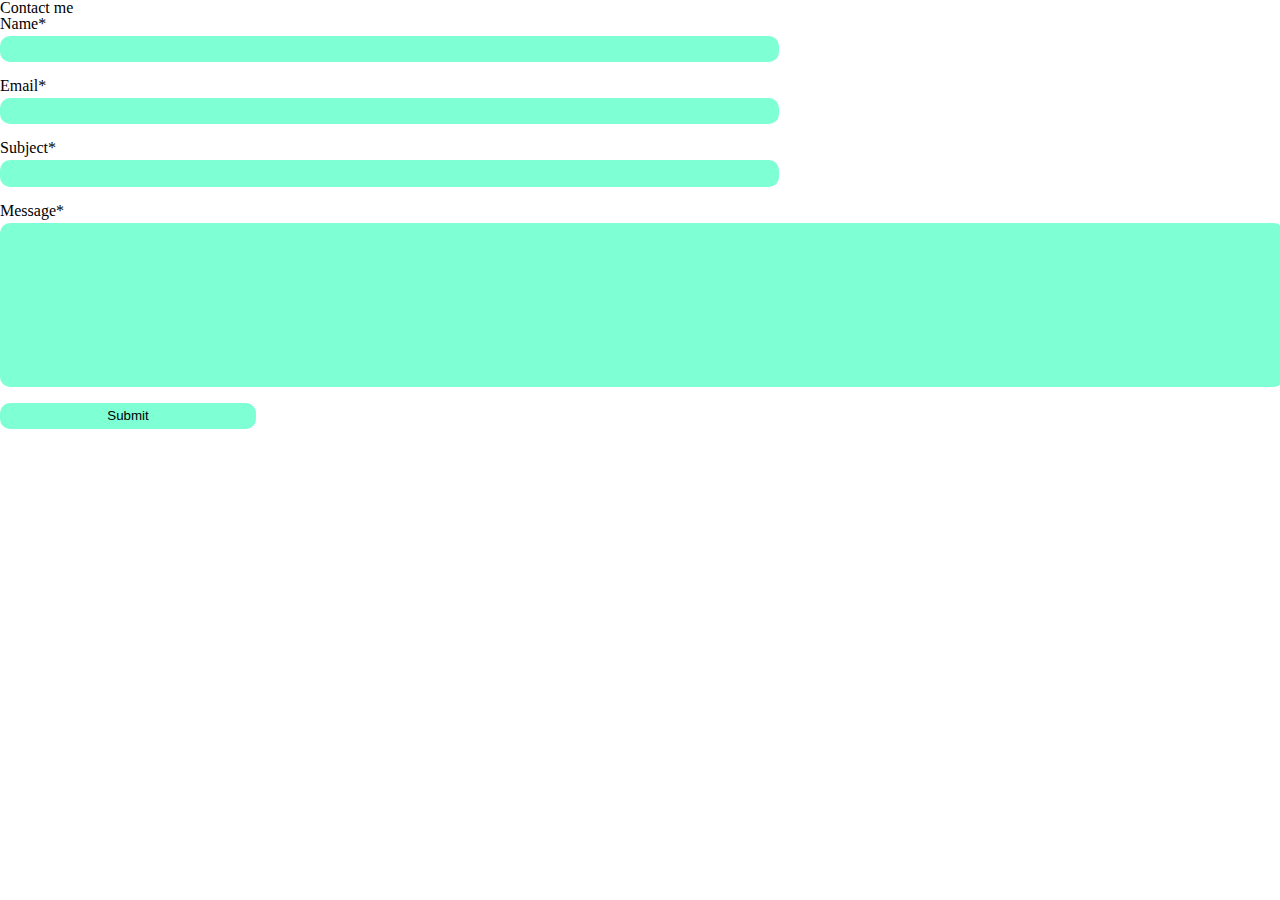
==== contact.html @ 7b85c774 "Added styles" ====
<!DOCTYPE html>
<html lang="en">
<head>
    <meta charset="UTF-8">
    <meta name="viewport" content="width=device-width, initial-scale=1.0">
    <title>Leonor</title>

    <link rel="stylesheet" type="text/css" href="styles/reset.css">
    <link rel="stylesheet" type="text/css" href="style.css">

    <!-- Fonts -->
    <link rel="preconnect" href="https://fonts.googleapis.com">
    <link rel="preconnect" href="https://fonts.gstatic.com" crossorigin>
    <link href="https://fonts.googleapis.com/css2?family=Crimson+Text:ital,wght@0,400;0,600;0,700;1,400;1,600;1,700&family=Inter:ital,opsz,wght@0,14..32,100..900;1,14..32,100..900&family=Solitreo&display=swap" rel="stylesheet">
</head>
<body>
    <h1>Contact me</h1>
    
    <form class="contact__form" action="success" method="post" netlify name="Contact Form">
        <div class="contact__input-group">
            <label for="name">Name*</label>
            <input type="text" id="name" name="name" required>
        </div>

        <div class="contact__input-group">
            <label for="email">Email*</label>
            <input type="text" id="email" name="email" required>
        </div>

        <div class="contact__input-group">
            <label for="subject">Subject*</label>
            <input type="text" id="subject" name="subject" required>
        </div>

        <div class="contact__input-group contact__form-message">
            <label for="message">Message*</label>
            <textarea type="text" id="message" name="message" required></textarea>
        </div>

        <button type="submit">Submit</button>

    </form>
    
    <script src="index.js"></script>
</body>
</html>
---- style.css ----
@import url("styles/colors.css");
@import url("styles/contact.css");
@import url("styles/fonts.css");

body {
    /*
    margin: 0;
    padding: 5vh 10vw;
    background-color: var(--background-color);
    color: var(--text-color);
    */
}
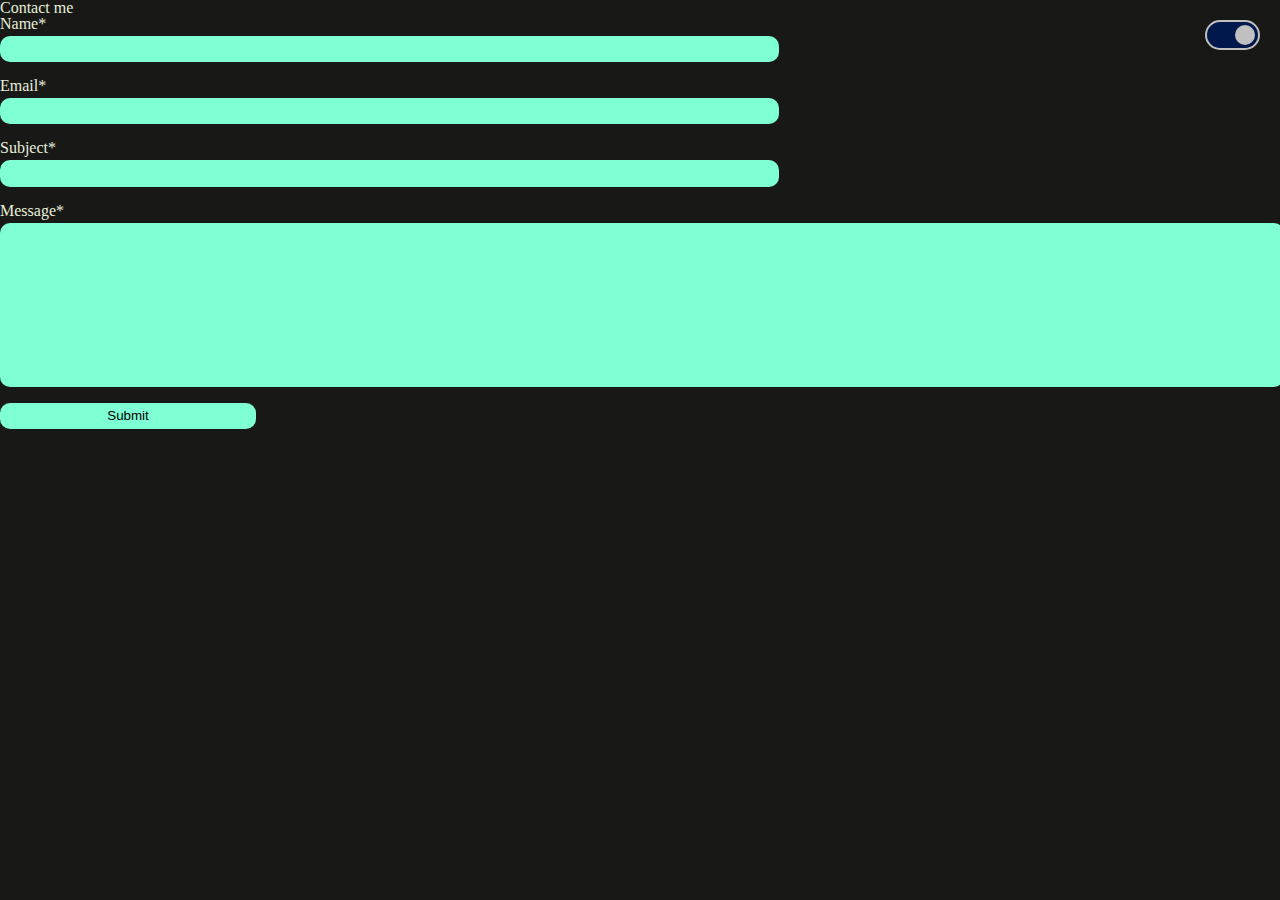
==== commit e5a5df67: "Color mode working (dark/light)" ====
--- a/contact.html
+++ b/contact.html
@@ -40,6 +40,12 @@
         <button type="submit">Submit</button>
 
     </form>
+
+    <button class="color-mode">
+        <div class="color-mode-ball"></div>
+    </button>
+
+    <script src="fixed.js"></script>
     
     <script src="index.js"></script>
 </body>
--- a/style.css
+++ b/style.css
@@ -1,13 +1,10 @@
 @import url("styles/colors.css");
 @import url("styles/contact.css");
+@import url("styles/fixed.css");
 @import url("styles/fonts.css");
 
 body {
-    /*
-    margin: 0;
-    padding: 5vh 10vw;
-    background-color: var(--background-color);
-    color: var(--text-color);
-    */
+    background-color: var(--background);
+    color: var(--white);
 }
 
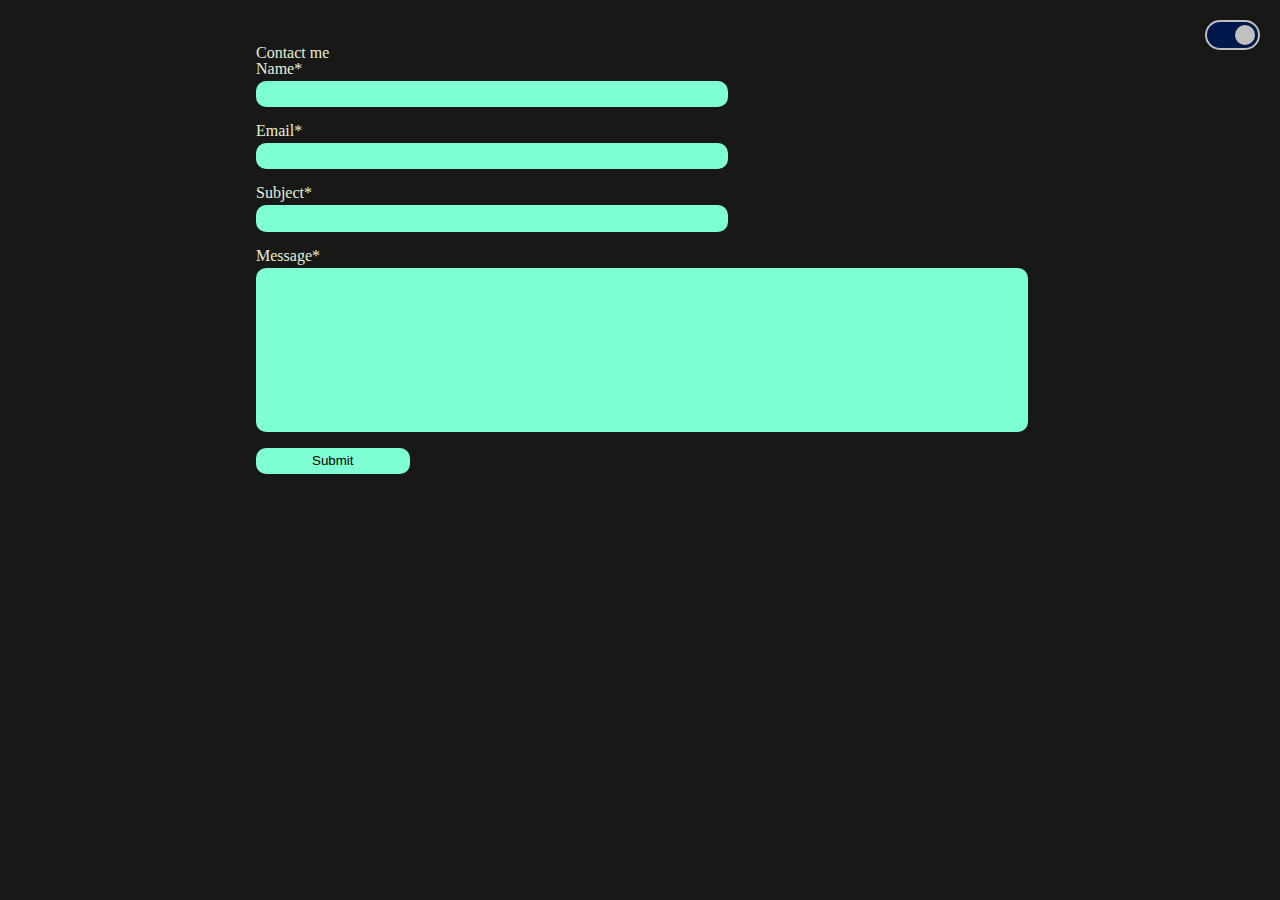
==== commit 1fb76289: "reorganized project" ====
--- a/contact.html
+++ b/contact.html
@@ -41,12 +41,14 @@
 
     </form>
 
+    <!-- ### -->
+
     <button class="color-mode">
         <div class="color-mode-ball"></div>
     </button>
 
-    <script src="fixed.js"></script>
-    
-    <script src="index.js"></script>
+    <script src="/colorMode.js"></script>
+
+    <script src="/svgOjects.js"></script>
 </body>
 </html>--- a/style.css
+++ b/style.css
@@ -2,9 +2,60 @@
 @import url("styles/contact.css");
 @import url("styles/fixed.css");
 @import url("styles/fonts.css");
+@import url("styles/z-index.css");
+@import url("styles/sucess.css");
+@import url("styles/index.css");
+
+@import url("styles/test_1.css");
 
 body {
     background-color: var(--background);
     color: var(--white);
+    padding: 5vh 20vw;
 }
 
+a {
+    color: var(--white);
+}
+
+a:hover {
+    text-decoration: line-through;
+}
+
+/*
+h1 {
+    font-size: 2em;
+}
+
+
+.nenufar-group {
+    display:flex;
+}
+
+
+.nenufar-group{
+    position: absolute;
+    top: -80px;
+    left: 0px;
+}
+
+.nenufar-group h1 {
+    position: relative;
+    top: 70px;
+    left: 60px;
+    word-wrap: normal;
+    max-width: 100px;
+}
+
+.nenufar-group .nenufar-big {
+    position: relative;
+    top: 50px;
+    left: 100px;
+}
+
+.nenufar-group .nenufar-small {
+    position: relative;
+    top: -200px;
+    left: 400px;
+}
+*/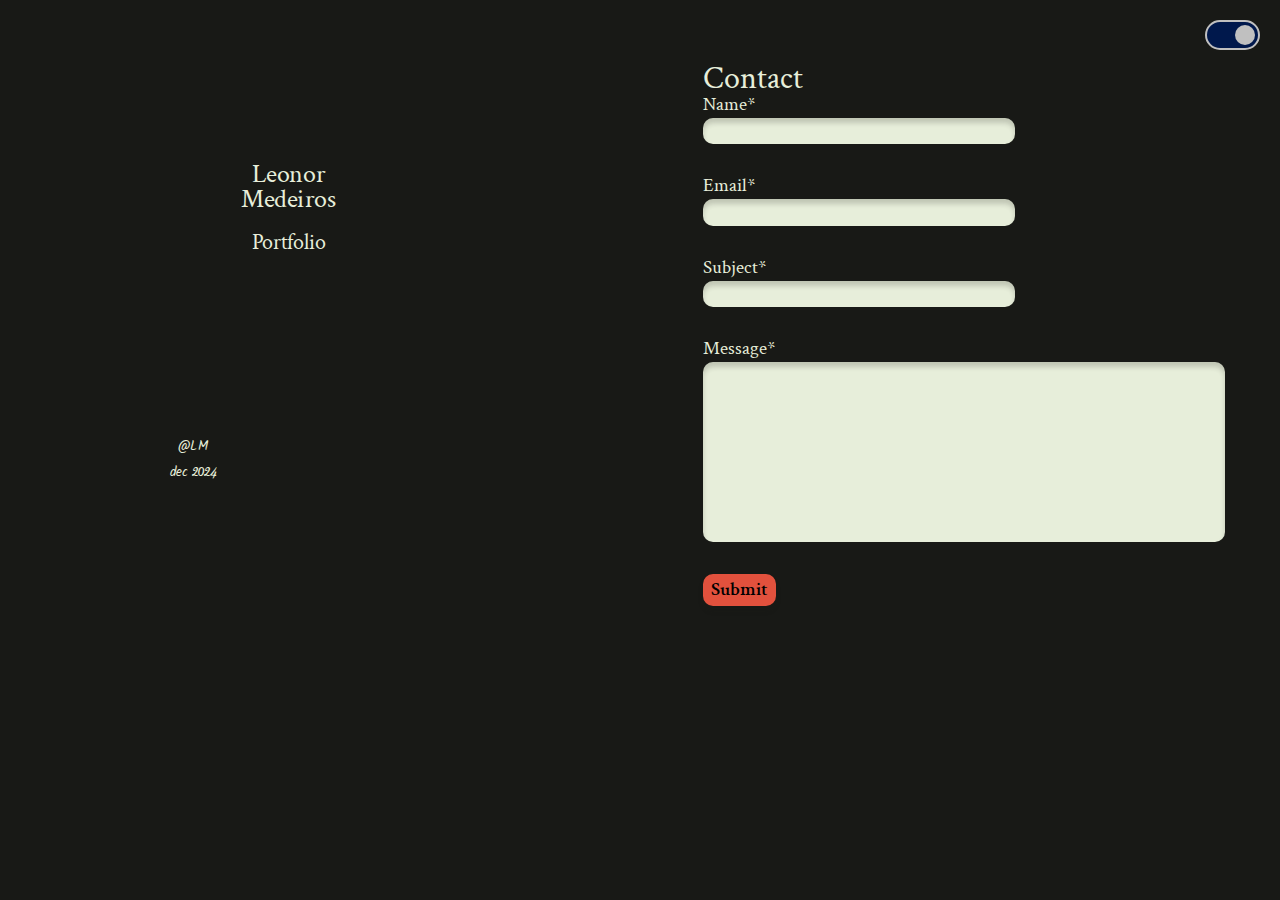
==== commit 99edb1b5: "Contact page base ready" ====
--- a/contact.html
+++ b/contact.html
@@ -13,33 +13,67 @@
     <link rel="preconnect" href="https://fonts.gstatic.com" crossorigin>
     <link href="https://fonts.googleapis.com/css2?family=Crimson+Text:ital,wght@0,400;0,600;0,700;1,400;1,600;1,700&family=Inter:ital,opsz,wght@0,14..32,100..900;1,14..32,100..900&family=Solitreo&display=swap" rel="stylesheet">
 </head>
-<body>
-    <h1>Contact me</h1>
-    
-    <form class="contact__form" action="success" method="post" netlify name="Contact Form">
-        <div class="contact__input-group">
-            <label for="name">Name*</label>
-            <input type="text" id="name" name="name" required>
+<body class="contact">
+    <div class="zones">
+
+        <div class="zone" id="zone-lake-left">
+            <div class="water-half"></div>
+            <nav>
+                <div onclick="goToIndex()" class="group-main">
+                    <div class="flower"></div>
+                    <div class="profile"></div>
+                    <div class="nenufar-big"></div>
+                    <div class="nenufar-small"></div>
+                    <h1>Leonor <br> Medeiros</h1>
+                    <p class="subtitle">Portfolio</p>
+                </div>
+                <div class="group-footer">
+                    <div class="nenufar-big base"></div>
+                    <div class="nenufar-big pt"></div>
+                    <div class="nenufar-small en"></div>
+                    <div class="EN-en"></div>
+                    <div class="PT-pt"></div>
+                    <div class="text"><p>@LM <br><br> dec 2024</p></div>
+                </div>
+            </nav>
         </div>
 
-        <div class="contact__input-group">
-            <label for="email">Email*</label>
-            <input type="text" id="email" name="email" required>
+        <div class="zone" >
+            <div id="zone-form">
+
+                <header>
+                    <div class="flower"></div>
+                    <h1>Contact</h1>
+                </header>
+                
+                <form class="contact__form" action="success" method="post" netlify name="Contact Form">
+                    <div class="contact__input-group">
+                        <label for="name">Name*</label>
+                        <input type="text" id="name" name="name" required>
+                    </div>
+                    
+                    <div class="contact__input-group">
+                        <label for="email">Email*</label>
+                        <input type="text" id="email" name="email" required>
+                    </div>
+                    
+                    <div class="contact__input-group">
+                        <label for="subject">Subject*</label>
+                        <input type="text" id="subject" name="subject" required>
+                    </div>
+                    
+                    <div class="contact__input-group contact__form-message">
+                        <label for="message">Message*</label>
+                        <textarea type="text" id="message" name="message" required></textarea>
+                    </div>
+        
+                    <button type="submit">Submit</button>
+                    <div class="fish"></div> 
+                </form>
+            </div>
         </div>
 
-        <div class="contact__input-group">
-            <label for="subject">Subject*</label>
-            <input type="text" id="subject" name="subject" required>
-        </div>
-
-        <div class="contact__input-group contact__form-message">
-            <label for="message">Message*</label>
-            <textarea type="text" id="message" name="message" required></textarea>
-        </div>
-
-        <button type="submit">Submit</button>
-
-    </form>
+    </div>
 
     <!-- ### -->
 
@@ -50,5 +84,10 @@
     <script src="/colorMode.js"></script>
 
     <script src="/svgOjects.js"></script>
+    <script src="/svgLoadObjects.js"></script>
+
+    <script src="/waterAnimation.js"></script>
+    
+    <script src="/changePage.js"></script>
 </body>
 </html>--- a/style.css
+++ b/style.css
@@ -1,21 +1,44 @@
+@import url("styles/about.css");
 @import url("styles/colors.css");
 @import url("styles/contact.css");
 @import url("styles/fixed.css");
 @import url("styles/fonts.css");
+@import url("styles/groups.css");
+@import url("styles/index.css");
+@import url("styles/success.css");
 @import url("styles/z-index.css");
-@import url("styles/sucess.css");
-@import url("styles/index.css");
 
 @import url("styles/test_1.css");
 
 body {
     background-color: var(--background);
     color: var(--white);
-    padding: 5vh 20vw;
+    font-family: "Inter", sans-serif;
 }
 
-a {
+h1, h2, h3, .subtitle {
+    font-family: "Crimson Text", serif;
+    font-weight: 400;
+    font-style: normal;
+}
+h1 {
+    font-size: 2em;
+}
+h2 {
+    font-size: 1.7em;
+}
+h3 {
+    font-size: 1.5em;
+}
+.subtitle {
+    font-size: 1.7em;
+}
+
+a, .proj-date {
     color: var(--white);
+    font-family: "Solitreo", cursive;
+    font-weight: 400;
+    font-style: normal;
 }
 
 a:hover {
@@ -23,39 +46,22 @@
 }
 
 /*
-h1 {
-    font-size: 2em;
+.flower {
+    transform: scale(1.1);
+    transition: ease-in-out 0.5s;
+}*/
+
+.ripple {
+    width: 8px;
+    height: 8px;
+    background-color: transparent;
+    position: fixed;
+    border-radius: 50%;
+    border: 0.5px solid #d2ecd8db;
 }
-
-
-.nenufar-group {
-    display:flex;
-}
-
-
-.nenufar-group{
-    position: absolute;
-    top: -80px;
-    left: 0px;
-}
-
-.nenufar-group h1 {
-    position: relative;
-    top: 70px;
-    left: 60px;
-    word-wrap: normal;
-    max-width: 100px;
-}
-
-.nenufar-group .nenufar-big {
-    position: relative;
-    top: 50px;
-    left: 100px;
-}
-
-.nenufar-group .nenufar-small {
-    position: relative;
-    top: -200px;
-    left: 400px;
-}
-*/+@keyframes ripple-effect {
+    to {
+        transform: scale(15);
+        opacity: 0.01;
+    }
+}